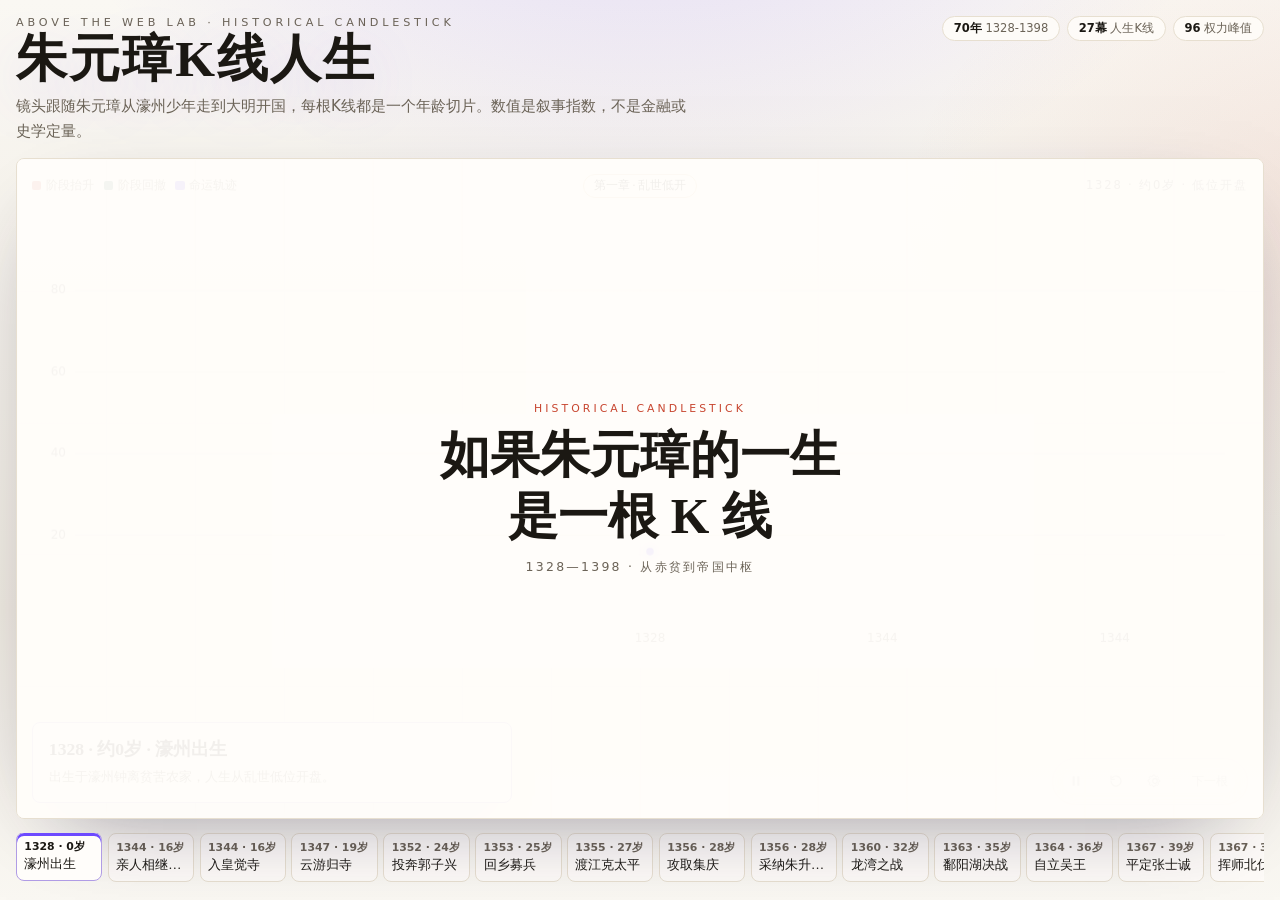
==== apps/zhuyuanzhang-kline/index.html @ a7b33cf0 "Add breathing room to peak labels" ====
<!doctype html>
<html lang="zh-CN">
<head>
  <meta charset="utf-8" />
  <meta name="viewport" content="width=device-width, initial-scale=1, viewport-fit=cover" />
  <title>朱元璋K线人生 | Above the Web</title>
  <style>
    :root {
      --paper: #faf8f3;
      --paper-2: #fffdfa;
      --paper-3: #f1ece2;
      --ink: #1b1813;
      --ink-soft: #6b6357;
      --line: #e7dfd0;
      --accent: #6d4aff;
      --accent-2: #c44aff;
      --accent-soft: #efeaff;
      --cinnabar: #c84630;
      --cinnabar-soft: #fae7df;
      --jade: #3f7f68;
      --gold: #b9852d;
      --shadow: 30, 24, 60;
      --glow-1: 109, 74, 255;
      --glow-2: 200, 70, 48;
      --serif: "Songti SC", "Noto Serif SC", Georgia, "Times New Roman", serif;
      --sans: "PingFang SC", "Noto Sans SC", -apple-system, BlinkMacSystemFont, "Segoe UI", system-ui, sans-serif;
    }

    * { box-sizing: border-box; }
    html, body { min-height: 100%; }
    body {
      margin: 0;
      background:
        radial-gradient(52rem 34rem at 50% -11rem, rgba(var(--glow-1), .18), transparent 72%),
        radial-gradient(42rem 30rem at 106% 24%, rgba(var(--glow-2), .10), transparent 68%),
        linear-gradient(180deg, var(--paper), var(--paper-3) 68%, var(--paper));
      color: var(--ink);
      font-family: var(--sans);
      -webkit-font-smoothing: antialiased;
      text-rendering: optimizeLegibility;
      overflow: hidden;
    }

    body.is-plain { background: var(--paper); }
    body.is-plain .stage {
      background: var(--paper-2);
      box-shadow: none;
    }

    button, input { font: inherit; }
    button { color: inherit; }

    .app {
      height: 100dvh;
      min-height: 560px;
      padding: max(1rem, env(safe-area-inset-top)) max(1rem, env(safe-area-inset-right)) max(1rem, env(safe-area-inset-bottom)) max(1rem, env(safe-area-inset-left));
      display: grid;
      grid-template-rows: auto minmax(0, 1fr) auto;
      gap: .85rem;
    }

    .topbar {
      display: grid;
      grid-template-columns: minmax(0, 1fr) auto;
      gap: 1rem;
      align-items: start;
      max-width: 92rem;
      width: 100%;
      margin: 0 auto;
    }

    .kicker {
      margin: 0 0 .18rem;
      color: var(--ink-soft);
      font-size: .7rem;
      letter-spacing: .34em;
      text-transform: uppercase;
    }

    h1 {
      margin: 0;
      font-family: var(--serif);
      font-size: 3.2rem;
      line-height: 1.06;
      letter-spacing: .04em;
      text-shadow: 0 20px 60px rgba(var(--glow-1), .18);
    }

    .subtitle {
      margin: .46rem 0 0;
      max-width: 42rem;
      color: var(--ink-soft);
      font-size: .94rem;
      line-height: 1.7;
    }

    .meta {
      display: grid;
      grid-template-columns: repeat(3, auto);
      gap: .42rem;
      justify-content: end;
    }

    .badge {
      border: 1px solid var(--line);
      border-radius: 999px;
      padding: .24rem .68rem;
      background: color-mix(in srgb, var(--paper-2) 86%, transparent);
      color: var(--ink-soft);
      font-size: .72rem;
      white-space: nowrap;
      box-shadow: 0 12px 34px -28px rgba(var(--shadow), .42);
    }

    .badge strong { color: var(--ink); font-weight: 600; }

    .stage {
      position: relative;
      min-height: 0;
      max-width: 92rem;
      width: 100%;
      margin: 0 auto;
      border: 1px solid var(--line);
      border-radius: 8px;
      overflow: hidden;
      background:
        linear-gradient(rgba(27, 24, 19, .035) 1px, transparent 1px),
        linear-gradient(90deg, rgba(27, 24, 19, .035) 1px, transparent 1px),
        color-mix(in srgb, var(--paper-2) 88%, transparent);
      background-size: 100% 20%, 7.14% 100%, auto;
      box-shadow: 0 28px 90px -44px rgba(var(--shadow), .55);
    }

    canvas {
      width: 100%;
      height: calc(100% - 7rem);
      display: block;
    }

    .chart-caption {
      position: absolute;
      top: .9rem;
      left: .95rem;
      right: .95rem;
      display: grid;
      grid-template-columns: 1fr auto 1fr;
      align-items: center;
      gap: .8rem;
      pointer-events: none;
    }

    .chapter-badge {
      justify-self: center;
      padding: .24rem .62rem;
      border: 1px solid color-mix(in srgb, var(--gold) 38%, var(--line));
      border-radius: 999px;
      color: var(--ink);
      background: color-mix(in srgb, var(--paper-2) 86%, transparent);
      font-family: var(--serif);
      font-size: .72rem;
      white-space: nowrap;
      transition: opacity .24s ease, transform .24s ease;
    }

    .legend {
      display: flex;
      align-items: center;
      gap: .62rem;
      flex-wrap: wrap;
      color: var(--ink-soft);
      font-size: .72rem;
    }

    .legend span { white-space: nowrap; }
    .legend i {
      display: inline-block;
      width: .58rem;
      height: .58rem;
      border-radius: 2px;
      margin-right: .28rem;
      vertical-align: -1px;
    }

    .legend .up { background: var(--cinnabar); }
    .legend .down { background: var(--jade); }
    .legend .line { background: var(--accent); }

    .phase {
      justify-self: end;
      color: var(--ink-soft);
      font-size: .72rem;
      letter-spacing: .16em;
      text-transform: uppercase;
      white-space: nowrap;
    }

    .opening {
      position: absolute;
      inset: 0;
      z-index: 4;
      display: grid;
      place-content: center;
      justify-items: center;
      gap: .72rem;
      padding: 2rem;
      text-align: center;
      background: color-mix(in srgb, var(--paper-2) 94%, transparent);
      transition: opacity .42s cubic-bezier(.22, 1, .36, 1), visibility .42s;
    }

    .opening.is-hidden {
      opacity: 0;
      visibility: hidden;
      pointer-events: none;
    }

    .opening-mark {
      color: var(--cinnabar);
      font-size: .68rem;
      letter-spacing: .28em;
    }

    .opening strong {
      max-width: 18em;
      font-family: var(--serif);
      font-size: 3.1rem;
      line-height: 1.22;
      font-weight: 600;
    }

    .opening span:last-child {
      color: var(--ink-soft);
      font-size: .78rem;
      letter-spacing: .18em;
    }

    .event-card {
      position: absolute;
      left: .95rem;
      bottom: .95rem;
      width: min(30rem, calc(100% - 1.9rem));
      border: 1px solid color-mix(in srgb, var(--accent) 35%, var(--line));
      border-radius: 8px;
      padding: .88rem .98rem;
      background: color-mix(in srgb, var(--paper-2) 93%, transparent);
      box-shadow: 0 18px 54px -34px rgba(var(--shadow), .58);
      backdrop-filter: blur(10px);
    }

    .event-card strong {
      display: block;
      font-family: var(--serif);
      font-size: 1.1rem;
      line-height: 1.35;
    }

    .event-card span {
      display: block;
      margin-top: .28rem;
      color: var(--ink-soft);
      font-size: .84rem;
      line-height: 1.65;
    }

    .event-card.is-review {
      border-color: color-mix(in srgb, var(--gold) 55%, var(--line));
    }

    .event-card.is-review strong { color: var(--cinnabar); }

    .controls {
      position: absolute;
      right: .95rem;
      bottom: .95rem;
      display: flex;
      align-items: center;
      gap: .48rem;
      padding: .42rem;
      border: 1px solid var(--line);
      border-radius: 999px;
      background: color-mix(in srgb, var(--paper-2) 92%, transparent);
      box-shadow: 0 18px 48px -34px rgba(var(--shadow), .48);
      backdrop-filter: blur(10px);
      transition: opacity .22s ease, transform .22s ease;
    }

    .stage.is-playing .controls {
      opacity: .28;
      transform: translateY(2px);
    }

    .stage.is-playing .controls:hover,
    .stage.is-playing .controls:focus-within {
      opacity: 1;
      transform: translateY(0);
    }

    .icon-btn,
    .text-btn {
      border: 1px solid transparent;
      background: transparent;
      cursor: pointer;
      transition: background .15s ease, color .15s ease, transform .15s ease;
    }

    .icon-btn {
      width: 2rem;
      height: 2rem;
      border-radius: 999px;
      display: grid;
      place-items: center;
      padding: 0;
    }

    .text-btn {
      min-height: 2rem;
      border-radius: 999px;
      padding: .28rem .72rem;
      font-size: .78rem;
      white-space: nowrap;
    }

    .icon-btn:hover,
    .text-btn:hover {
      background: var(--accent-soft);
      color: var(--accent);
      transform: translateY(-1px);
    }

    .icon {
      width: 1rem;
      height: 1rem;
      display: block;
    }

    .settings-dialog {
      width: min(29rem, calc(100vw - 2rem));
      max-height: calc(100dvh - 2rem);
      overflow: auto;
      border: 1px solid var(--line);
      border-radius: 8px;
      padding: 0;
      color: var(--ink);
      background: color-mix(in srgb, var(--paper-2) 96%, transparent);
      box-shadow: 0 28px 90px -32px rgba(var(--shadow), .56);
    }

    .settings-dialog::backdrop {
      background: rgba(27, 24, 19, .28);
      backdrop-filter: blur(5px);
    }

    .settings-head,
    .settings-foot {
      display: flex;
      align-items: center;
      justify-content: space-between;
      gap: 1rem;
      padding: .85rem 1rem;
    }

    .settings-head { border-bottom: 1px solid var(--line); }
    .settings-foot { border-top: 1px solid var(--line); }
    .settings-head strong { font-family: var(--serif); font-size: 1.05rem; }

    .settings-body {
      display: grid;
      gap: 1rem;
      padding: 1rem;
    }

    .setting-row {
      display: grid;
      grid-template-columns: minmax(0, 1fr) auto;
      align-items: center;
      gap: .7rem 1rem;
    }

    .setting-row label,
    .setting-title { font-size: .82rem; color: var(--ink); }
    .setting-title { margin: 0 0 .5rem; }
    .setting-value { color: var(--ink-soft); font-size: .75rem; font-variant-numeric: tabular-nums; }

    .setting-row input[type="range"] {
      grid-column: 1 / -1;
      width: 100%;
      accent-color: var(--accent);
    }

    .setting-toggle {
      display: flex;
      align-items: center;
      justify-content: space-between;
      gap: 1rem;
      font-size: .82rem;
    }

    .setting-toggle input { accent-color: var(--accent); width: 1rem; height: 1rem; }

    .palette-options {
      display: grid;
      grid-template-columns: repeat(3, minmax(0, 1fr));
      gap: .45rem;
    }

    .palette-btn {
      min-width: 0;
      border: 1px solid var(--line);
      border-radius: 6px;
      padding: .58rem .48rem;
      background: var(--paper-2);
      cursor: pointer;
      font-size: .74rem;
    }

    .palette-btn[aria-pressed="true"] {
      border-color: var(--accent);
      box-shadow: inset 0 -2px 0 var(--accent);
    }

    .swatches {
      display: flex;
      justify-content: center;
      gap: .22rem;
      margin-bottom: .34rem;
    }

    .swatches i { width: .75rem; height: .75rem; border-radius: 50%; }
    .palette-btn[data-palette="above"] .swatches i:nth-child(1) { background: #6d4aff; }
    .palette-btn[data-palette="above"] .swatches i:nth-child(2) { background: #c84630; }
    .palette-btn[data-palette="above"] .swatches i:nth-child(3) { background: #3f7f68; }
    .palette-btn[data-palette="palace"] .swatches i:nth-child(1) { background: #a43d2f; }
    .palette-btn[data-palette="palace"] .swatches i:nth-child(2) { background: #bd842f; }
    .palette-btn[data-palette="palace"] .swatches i:nth-child(3) { background: #4d725c; }
    .palette-btn[data-palette="ink"] .swatches i:nth-child(1) { background: #315f63; }
    .palette-btn[data-palette="ink"] .swatches i:nth-child(2) { background: #b84b3b; }
    .palette-btn[data-palette="ink"] .swatches i:nth-child(3) { background: #b38a42; }

    .timeline {
      max-width: 92rem;
      width: 100%;
      margin: 0 auto;
      display: flex;
      gap: .34rem;
      overflow-x: auto;
      padding-bottom: .14rem;
      scroll-snap-type: x proximity;
      scrollbar-width: none;
    }

    .timeline::-webkit-scrollbar { display: none; }

    .event-button {
      flex: 0 0 clamp(5.4rem, 6.6vw, 7rem);
      min-width: 0;
      border: 1px solid var(--line);
      border-radius: 8px;
      padding: .45rem .46rem;
      background: color-mix(in srgb, var(--paper-2) 82%, transparent);
      cursor: pointer;
      color: var(--ink-soft);
      text-align: left;
      transition: border-color .15s ease, background .15s ease, color .15s ease, transform .15s ease;
    }

    .event-button:hover,
    .event-button.is-active {
      color: var(--ink);
      background: var(--paper-2);
      border-color: color-mix(in srgb, var(--accent) 45%, var(--line));
      transform: translateY(-1px);
    }

    .event-button.is-active {
      box-shadow: inset 0 3px 0 var(--accent);
    }

    .event-button b,
    .event-button span {
      display: block;
      overflow: hidden;
      text-overflow: ellipsis;
      white-space: nowrap;
    }

    .event-button b {
      font-size: .68rem;
      font-variant-numeric: tabular-nums;
      font-weight: 600;
      color: currentColor;
    }

    .event-button span {
      margin-top: .04rem;
      font-family: var(--serif);
      font-size: .82rem;
      color: var(--ink);
    }

    .sr-only {
      position: absolute;
      width: 1px;
      height: 1px;
      padding: 0;
      margin: -1px;
      overflow: hidden;
      clip: rect(0, 0, 0, 0);
      white-space: nowrap;
      border: 0;
    }

    @media (max-width: 980px) {
      .app {
        min-height: 100dvh;
        height: 100dvh;
        grid-template-rows: auto minmax(0, 1fr) auto;
      }

      .topbar {
        grid-template-columns: 1fr;
        gap: .65rem;
      }

      h1 { font-size: 2.4rem; }

      .meta {
        justify-content: start;
        grid-template-columns: repeat(3, max-content);
        overflow-x: auto;
        padding-bottom: .05rem;
      }

      .timeline {
        display: flex;
      }

      .event-button {
        flex: 0 0 8.2rem;
        scroll-snap-align: start;
      }
    }

    @media (max-width: 640px) {
      .app {
        min-height: 100dvh;
        padding: .78rem;
        gap: .6rem;
        grid-template-rows: auto minmax(0, 1fr) 3.45rem;
      }

      .kicker { font-size: .62rem; letter-spacing: .24em; }
      h1 { font-size: 1.9rem; }
      .opening strong { font-size: 1.82rem; }
      .subtitle { display: none; }
      .meta { grid-template-columns: repeat(3, max-content); }
      .badge { font-size: .66rem; padding: .18rem .52rem; }

      .chart-caption {
        top: .62rem;
        left: .65rem;
        right: .65rem;
        grid-template-columns: 1fr auto;
        align-items: start;
      }

      canvas { height: calc(100% - 9rem); }

      .phase { display: none; }
      .chapter-badge { justify-self: end; font-size: .66rem; }
      .legend { max-width: 10rem; gap: .36rem; font-size: .62rem; }
      .legend span:nth-child(3) { display: none; }

      .event-card {
        left: .65rem;
        right: .65rem;
        bottom: 3.8rem;
        width: auto;
        padding: .68rem .76rem;
      }

      .event-card span {
        font-size: .76rem;
        line-height: 1.5;
        display: -webkit-box;
        -webkit-line-clamp: 2;
        -webkit-box-orient: vertical;
        overflow: hidden;
      }

      .controls {
        left: .65rem;
        right: .65rem;
        bottom: .65rem;
        justify-content: space-between;
        border-radius: 8px;
      }

      .text-btn {
        flex: 1;
        text-align: center;
      }

      .event-button {
        flex-basis: 6.8rem;
        padding: .38rem .42rem;
      }

      .event-button span { font-size: .76rem; }
    }

    @media (max-width: 390px) {
      .subtitle {
        display: -webkit-box;
        -webkit-line-clamp: 2;
        -webkit-box-orient: vertical;
        overflow: hidden;
      }

      .app {
        padding: .62rem;
        grid-template-rows: auto minmax(0, 1fr) 3.3rem;
      }

      .legend span:nth-child(2) { display: none; }
      .event-card { bottom: 3.55rem; }
      .event-card span { -webkit-line-clamp: 1; }
      .icon-btn { width: 1.88rem; height: 1.88rem; }
      canvas { height: calc(100% - 8rem); }
    }

    @media (prefers-reduced-motion: reduce) {
      .icon-btn,
      .text-btn,
      .event-button { transition: none; }
    }
  </style>
</head>
<body>
  <main class="app">
    <header class="topbar">
      <div>
        <p class="kicker">Above the Web Lab · Historical Candlestick</p>
        <h1>朱元璋K线人生</h1>
        <p class="subtitle">镜头跟随朱元璋从濠州少年走到大明开国，每根K线都是一个年龄切片。数值是叙事指数，不是金融或史学定量。</p>
      </div>
      <div class="meta" aria-label="关键指标">
        <span class="badge"><strong>70年</strong> 1328-1398</span>
        <span class="badge"><strong>27幕</strong> 人生K线</span>
        <span class="badge"><strong>96</strong> 权力峰值</span>
      </div>
    </header>

    <section class="stage" aria-label="朱元璋一生叙事K线图">
      <h2 class="sr-only">朱元璋一生叙事K线图</h2>
      <div class="opening" id="opening" aria-hidden="true">
        <span class="opening-mark">HISTORICAL CANDLESTICK</span>
        <strong>如果朱元璋的一生<br />是一根 K 线</strong>
        <span>1328—1398 · 从赤贫到帝国中枢</span>
      </div>
      <canvas id="chart" aria-label="红色上行、绿色回撤、紫色均线和金色冲击量组成的朱元璋一生K线图"></canvas>
      <div class="chart-caption">
        <div class="legend" aria-label="图例">
          <span><i class="up"></i>阶段抬升</span>
          <span><i class="down"></i>阶段回撤</span>
          <span><i class="line"></i>命运轨迹</span>
        </div>
        <span class="chapter-badge" id="chapterLabel">第一章 · 乱世低开</span>
        <span class="phase" id="phaseLabel">1328 · 低位开盘</span>
      </div>
      <div class="event-card" id="eventCard">
        <strong>1328 · 约0岁 · 濠州出生</strong>
        <span>人生低开，背景是灾荒、贫困与元末社会失序。</span>
      </div>
      <div class="controls" aria-label="播放控制">
        <button class="icon-btn" id="playBtn" aria-label="播放或暂停">
          <svg class="icon" viewBox="0 0 24 24" fill="none" aria-hidden="true"><path d="M8 5v14l11-7-11-7Z" fill="currentColor"/></svg>
        </button>
        <button class="icon-btn" id="resetBtn" aria-label="重播">
          <svg class="icon" viewBox="0 0 24 24" fill="none" aria-hidden="true"><path d="M4.5 12a7.5 7.5 0 1 0 2.2-5.3M4.5 4.5v5h5" stroke="currentColor" stroke-width="1.8" stroke-linecap="round" stroke-linejoin="round"/></svg>
        </button>
        <button class="icon-btn" id="settingsBtn" aria-label="调整播放与外观" aria-haspopup="dialog" aria-expanded="false">
          <svg class="icon" viewBox="0 0 24 24" fill="none" aria-hidden="true"><path d="M12 8.5a3.5 3.5 0 1 0 0 7 3.5 3.5 0 0 0 0-7Z" stroke="currentColor" stroke-width="1.7"/><path d="M19 13.2v-2.4l-2.1-.7a7 7 0 0 0-.6-1.4l1-2-1.7-1.7-2 1a7 7 0 0 0-1.4-.6L11.5 3h-2.4l-.7 2.1a7 7 0 0 0-1.4.6l-2-1-1.7 1.7 1 2a7 7 0 0 0-.6 1.4l-2.1.7v2.4l2.1.7a7 7 0 0 0 .6 1.4l-1 2 1.7 1.7 2-1a7 7 0 0 0 1.4.6l.7 2.1h2.4l.7-2.1a7 7 0 0 0 1.4-.6l2 1 1.7-1.7-1-2a7 7 0 0 0 .6-1.4l2.1-.7Z" stroke="currentColor" stroke-width="1.5" stroke-linejoin="round"/></svg>
        </button>
        <button class="text-btn" id="nextBtn">下一根</button>
      </div>
    </section>

    <dialog class="settings-dialog" id="settingsDialog" aria-labelledby="settingsTitle">
      <div class="settings-head">
        <strong id="settingsTitle">播放与外观</strong>
        <button class="icon-btn" id="closeSettingsBtn" aria-label="关闭设置">
          <svg class="icon" viewBox="0 0 24 24" fill="none" aria-hidden="true"><path d="m6 6 12 12M18 6 6 18" stroke="currentColor" stroke-width="1.8" stroke-linecap="round"/></svg>
        </button>
      </div>
      <div class="settings-body">
        <div class="setting-row">
          <label for="speedInput">播放速度</label>
          <output class="setting-value" id="speedValue" for="speedInput">1.0×</output>
          <input id="speedInput" type="range" min="0.5" max="2" step="0.1" value="1" />
        </div>
        <div class="setting-row">
          <label for="zoomInput">镜头特写</label>
          <output class="setting-value" id="zoomValue" for="zoomInput">100%</output>
          <input id="zoomInput" type="range" min="0.5" max="1.5" step="0.1" value="1" />
        </div>
        <label class="setting-toggle" for="backgroundInput">
          <span>背景纹理</span>
          <input id="backgroundInput" type="checkbox" checked />
        </label>
        <label class="setting-toggle" for="bandInput">
          <span>波动区间底色</span>
          <input id="bandInput" type="checkbox" />
        </label>
        <label class="setting-toggle" for="glowInput">
          <span>轨迹光点</span>
          <input id="glowInput" type="checkbox" checked />
        </label>
        <label class="setting-toggle" for="soundInput">
          <span>节点声音</span>
          <input id="soundInput" type="checkbox" />
        </label>
        <div>
          <p class="setting-title">配色方案</p>
          <div class="palette-options" aria-label="配色方案">
            <button class="palette-btn" type="button" data-palette="above" aria-pressed="true"><span class="swatches"><i></i><i></i><i></i></span>暮山紫</button>
            <button class="palette-btn" type="button" data-palette="palace" aria-pressed="false"><span class="swatches"><i></i><i></i><i></i></span>宫墙朱</button>
            <button class="palette-btn" type="button" data-palette="ink" aria-pressed="false"><span class="swatches"><i></i><i></i><i></i></span>山水墨</button>
          </div>
        </div>
      </div>
      <div class="settings-foot">
        <span class="setting-value">调整即时生效</span>
        <button class="text-btn" id="resetSettingsBtn" type="button">恢复默认</button>
      </div>
    </dialog>

    <nav class="timeline" id="timeline" aria-label="历史节点"></nav>
  </main>

  <script>
    const candles = [
      { year: 1328, age: 0, title: '濠州出生', open: 18, high: 24, low: 12, close: 16, volume: 20, phase: '低位开盘', note: '出生于濠州钟离贫苦农家，人生从乱世低位开盘。' },
      { year: 1344, age: 16, title: '亲人相继去世', open: 16, high: 18, low: 7, close: 9, volume: 78, phase: '深度回撤', note: '灾荒与疫病击穿家庭，生存压力跌至谷底。' },
      { year: 1344, age: 16, title: '入皇觉寺', open: 9, high: 15, low: 8, close: 13, volume: 42, phase: '低位求生', note: '孤无所依，进入皇觉寺为僧，获得短暂栖身之所。' },
      { year: 1347, age: 19, title: '云游归寺', open: 13, high: 20, low: 10, close: 18, volume: 36, phase: '底部蓄势', note: '托钵云游后重返寺院，对民间疾苦与地理人情有了切身认识。' },
      { year: 1352, age: 24, title: '投奔郭子兴', open: 18, high: 34, low: 14, close: 31, volume: 82, phase: '放量突破', note: '加入郭子兴部，从被动求生转入乱世博弈。' },
      { year: 1353, age: 25, title: '回乡募兵', open: 31, high: 40, low: 27, close: 38, volume: 68, phase: '自成一军', note: '返回故里招兵买马，开始建立自己的核心队伍。' },
      { year: 1355, age: 27, title: '渡江克太平', open: 38, high: 49, low: 34, close: 46, volume: 74, phase: '渡江上攻', note: '渡过长江攻取太平，战略视野从淮西推向江南。' },
      { year: 1356, age: 28, title: '攻取集庆', open: 46, high: 58, low: 41, close: 55, volume: 88, phase: '根基成形', note: '攻克集庆并改为应天府，终于拥有稳定根据地。' },
      { year: 1356, age: 28, title: '采纳朱升之策', open: 55, high: 61, low: 49, close: 58, volume: 57, phase: '积粮缓进', note: '以“高筑墙、广积粮、缓称王”收束锋芒，积蓄长期优势。' },
      { year: 1360, age: 32, title: '龙湾之战', open: 58, high: 68, low: 47, close: 64, volume: 84, phase: '承压反攻', note: '击退陈友谅大军，把都城危机转化为战略主动。' },
      { year: 1363, age: 35, title: '鄱阳湖决战', open: 64, high: 79, low: 51, close: 76, volume: 100, phase: '巨量决战', note: '在高波动决战中击败陈友谅，南方格局被重新定价。' },
      { year: 1364, age: 36, title: '自立吴王', open: 76, high: 83, low: 70, close: 80, volume: 66, phase: '王权确立', note: '建立百司官属，从军事集团迈向准国家政权。' },
      { year: 1367, age: 39, title: '平定张士诚', open: 80, high: 88, low: 73, close: 86, volume: 79, phase: '东线收官', note: '攻破平江，主要割据对手相继退出牌局。' },
      { year: 1367, age: 39, title: '挥师北伐', open: 86, high: 91, low: 80, close: 89, volume: 86, phase: '北伐启动', note: '命徐达、常遇春北伐中原，统一进程进入最后阶段。' },
      { year: 1368, age: 40, title: '称帝建明', open: 89, high: 96, low: 84, close: 94, volume: 100, phase: '权力峰值', note: '在应天即皇帝位，国号大明，建元洪武。' },
      { year: 1368, age: 40, title: '攻克大都', open: 94, high: 96, low: 87, close: 92, volume: 91, phase: '北方易主', note: '明军攻克大都，元朝在中原的统治结束。' },
      { year: 1370, age: 42, title: '分封诸王', open: 92, high: 95, low: 84, close: 89, volume: 58, phase: '高位建制', note: '以宗室分封拱卫边陲，也埋下未来藩权张力。' },
      { year: 1372, age: 44, title: '北伐受挫', open: 89, high: 92, low: 75, close: 81, volume: 76, phase: '高位回撤', note: '深入漠北的军事行动受挫，统一之后仍有边疆压力。' },
      { year: 1376, age: 48, title: '重整地方行政', open: 81, high: 88, low: 78, close: 86, volume: 52, phase: '制度修复', note: '调整地方行政体系，中央对地方的控制进一步制度化。' },
      { year: 1378, age: 50, title: '定应天为京师', open: 86, high: 91, low: 82, close: 88, volume: 45, phase: '中枢落定', note: '正式确定应天的京师地位，王朝中枢稳定下来。' },
      { year: 1380, age: 52, title: '胡惟庸案', open: 88, high: 93, low: 69, close: 78, volume: 96, phase: '制度剧震', note: '废中书省与丞相，六部直隶皇帝，权力空前集中。' },
      { year: 1381, age: 53, title: '推行黄册里甲', open: 78, high: 87, low: 74, close: 84, volume: 63, phase: '治理反弹', note: '户籍、赋役与基层组织被纳入更严密的国家治理。' },
      { year: 1382, age: 54, title: '设置锦衣卫', open: 84, high: 91, low: 78, close: 88, volume: 83, phase: '控制上扬', note: '皇帝直接掌控侦缉刑狱，安全感与紧张感同时升高。' },
      { year: 1387, age: 59, title: '普丈土地', open: 88, high: 92, low: 82, close: 89, volume: 59, phase: '财赋定盘', note: '普遍丈量土地并编制鱼鳞图册，国家财赋底盘更加清晰。' },
      { year: 1390, age: 62, title: '李善长案', open: 89, high: 91, low: 68, close: 77, volume: 90, phase: '信任下行', note: '胡案牵连继续扩大，功臣集团与皇权的信任彻底破裂。' },
      { year: 1392, age: 64, title: '太子朱标去世', open: 77, high: 80, low: 57, close: 62, volume: 88, phase: '继承冲击', note: '长期培养的继承人突然离世，帝国未来出现巨大缺口。' },
      { year: 1398, age: 70, title: '病逝南京', open: 62, high: 66, low: 46, close: 52, volume: 64, phase: '一生收盘', note: '在位三十一年后病逝，留下统一王朝与高度集权的制度遗产。' }
    ];

    const canvas = document.getElementById('chart');
    const ctx = canvas.getContext('2d');
    const stage = document.querySelector('.stage');
    const opening = document.getElementById('opening');
    const timeline = document.getElementById('timeline');
    const eventCard = document.getElementById('eventCard');
    const chapterLabel = document.getElementById('chapterLabel');
    const phaseLabel = document.getElementById('phaseLabel');
    const playBtn = document.getElementById('playBtn');
    const resetBtn = document.getElementById('resetBtn');
    const nextBtn = document.getElementById('nextBtn');
    const settingsBtn = document.getElementById('settingsBtn');
    const settingsDialog = document.getElementById('settingsDialog');
    const closeSettingsBtn = document.getElementById('closeSettingsBtn');
    const resetSettingsBtn = document.getElementById('resetSettingsBtn');
    const speedInput = document.getElementById('speedInput');
    const speedValue = document.getElementById('speedValue');
    const zoomInput = document.getElementById('zoomInput');
    const zoomValue = document.getElementById('zoomValue');
    const backgroundInput = document.getElementById('backgroundInput');
    const bandInput = document.getElementById('bandInput');
    const glowInput = document.getElementById('glowInput');
    const soundInput = document.getElementById('soundInput');
    const reducedMotion = matchMedia('(prefers-reduced-motion: reduce)').matches;

    const defaultSettings = Object.freeze({ speed: 1, zoom: 1, background: true, band: false, glow: true, sound: false, palette: 'above' });
    const settings = { ...defaultSettings };
    const palettes = {
      above: {
        '--paper': '#faf8f3', '--paper-2': '#fffdfa', '--paper-3': '#f1ece2', '--ink': '#1b1813',
        '--ink-soft': '#6b6357', '--line': '#e7dfd0', '--accent': '#6d4aff', '--accent-2': '#c44aff',
        '--accent-soft': '#efeaff', '--cinnabar': '#c84630', '--jade': '#3f7f68', '--gold': '#b9852d',
        '--shadow': '30, 24, 60', '--glow-1': '109, 74, 255', '--glow-2': '200, 70, 48'
      },
      palace: {
        '--paper': '#fbf7ef', '--paper-2': '#fffaf2', '--paper-3': '#eee4d4', '--ink': '#211712',
        '--ink-soft': '#756258', '--line': '#e5d8c5', '--accent': '#a43d2f', '--accent-2': '#bd842f',
        '--accent-soft': '#f4e2da', '--cinnabar': '#b84230', '--jade': '#4d725c', '--gold': '#bd842f',
        '--shadow': '52, 31, 24', '--glow-1': '164, 61, 47', '--glow-2': '189, 132, 47'
      },
      ink: {
        '--paper': '#f3f6f3', '--paper-2': '#fbfdfb', '--paper-3': '#e5ebe6', '--ink': '#15201e',
        '--ink-soft': '#596b67', '--line': '#d5dfda', '--accent': '#315f63', '--accent-2': '#b38a42',
        '--accent-soft': '#dfeceb', '--cinnabar': '#b84b3b', '--jade': '#3d7367', '--gold': '#b38a42',
        '--shadow': '20, 41, 39', '--glow-1': '49, 95, 99', '--glow-2': '179, 138, 66'
      }
    };

    let active = 0;
    let progress = 0;
    let playing = !reducedMotion;
    let lastTime = 0;
    let dpr = 1;
    let frameId = 0;
    let palette;
    let playbackTime = 0;
    let camera = 0;
    let cameraSpan = NaN;
    let narrativeKey = '';
    let audioContext;

    const LAST_INDEX = candles.length - 1;
    const OPENING_DURATION = 1.55;
    const TRAVEL_DURATION = .56;
    const NODE_REVEAL_DURATION = .26;
    const MINOR_HOLD = .5;
    const MAJOR_HOLD = 1.85;
    const CHAPTER_REVIEW_DURATION = 1.55;
    const FINAL_REVIEW_DURATION = 5.5;
    const MAJOR_NODES = new Set([0, 1, 4, 7, 10, 14, 15, 20, 24, 25, 26]);
    const chapters = [
      { start: 0, end: 3, label: '第一章 · 乱世低开', summary: '灾荒夺走家庭，寺院与云游让一个赤贫少年看见真实天下。' },
      { start: 4, end: 8, label: '第二章 · 义军起势', summary: '从投军、募兵到据有应天，求生者开始拥有自己的基本盘。' },
      { start: 9, end: 15, label: '第三章 · 逐鹿天下', summary: '龙湾承压、鄱阳决战、北伐定局，命运曲线冲上权力峰值。' },
      { start: 16, end: 23, label: '第四章 · 洪武定盘', summary: '统一之后转向制度建设，治理能力与皇权集中同步上行。' },
      { start: 24, end: 26, label: '第五章 · 高位余震', summary: '功臣案与继承危机接连回撤，帝王晚年在高位震荡中收盘。' }
    ];

    function chapterForIndex(index) {
      return chapters.find((chapter) => index >= chapter.start && index <= chapter.end) || chapters[0];
    }

    const playbackSchedule = (() => {
      let cursor = OPENING_DURATION;
      return candles.map((_, index) => {
        const travelStart = index === 0 ? cursor : cursor;
        const arrival = index === 0 ? cursor : cursor + TRAVEL_DURATION;
        const holdEnd = arrival + (MAJOR_NODES.has(index) ? MAJOR_HOLD : MINOR_HOLD);
        const isChapterEnd = chapters.some((chapter) => chapter.end === index) && index !== LAST_INDEX;
        const reviewEnd = holdEnd + (isChapterEnd ? CHAPTER_REVIEW_DURATION : 0);
        cursor = reviewEnd;
        return { travelStart, arrival, holdEnd, reviewEnd, isChapterEnd };
      });
    })();
    const FINAL_REVIEW_START = playbackSchedule[LAST_INDEX].holdEnd;
    const END_TIME = FINAL_REVIEW_START + FINAL_REVIEW_DURATION;

    const movingAverages = candles.map((_, index) => {
      const start = Math.max(0, index - 2);
      let total = 0;
      for (let i = start; i <= index; i++) total += candles[i].close;
      return total / (index - start + 1);
    });

    function css(name) {
      return getComputedStyle(document.documentElement).getPropertyValue(name).trim();
    }

    function readPalette() {
      palette = {
        sans: css('--sans'),
        line: css('--line'),
        inkSoft: css('--ink-soft'),
        jade: css('--jade'),
        cinnabar: css('--cinnabar'),
        accent: css('--accent')
      };
    }

    function applySettings(next = {}) {
      if (!next || typeof next !== 'object') return { ...settings };
      const zoomChanged = 'zoom' in next;
      if ('speed' in next) settings.speed = Math.max(.5, Math.min(2, Number(next.speed) || 1));
      if ('zoom' in next) settings.zoom = Math.max(.5, Math.min(1.5, Number(next.zoom) || 1));
      if ('background' in next) settings.background = Boolean(next.background);
      if ('band' in next) settings.band = Boolean(next.band);
      if ('glow' in next) settings.glow = Boolean(next.glow);
      if ('sound' in next) settings.sound = Boolean(next.sound);
      if (next.palette && palettes[next.palette]) settings.palette = next.palette;

      Object.entries(palettes[settings.palette]).forEach(([name, value]) => {
        document.documentElement.style.setProperty(name, value);
      });
      document.body.classList.toggle('is-plain', !settings.background);

      speedInput.value = String(settings.speed);
      speedValue.textContent = `${settings.speed.toFixed(1)}×`;
      zoomInput.value = String(settings.zoom);
      zoomValue.textContent = `${Math.round(settings.zoom * 100)}%`;
      backgroundInput.checked = settings.background;
      bandInput.checked = settings.band;
      glowInput.checked = settings.glow;
      soundInput.checked = settings.sound;
      document.querySelectorAll('.palette-btn').forEach((button) => {
        button.setAttribute('aria-pressed', String(button.dataset.palette === settings.palette));
      });

      readPalette();
      if (zoomChanged && !narrativeKey.startsWith('review-')) cameraSpan = closeSpanForWidth();
      draw();
      return { ...settings };
    }

    function resetSettings() {
      return applySettings({ ...defaultSettings });
    }

    function resize() {
      const rect = canvas.getBoundingClientRect();
      dpr = Math.max(1, Math.min(2, window.devicePixelRatio || 1));
      canvas.width = Math.max(1, Math.floor(rect.width * dpr));
      canvas.height = Math.max(1, Math.floor(rect.height * dpr));
      ctx.setTransform(dpr, 0, 0, dpr, 0, 0);
      if (!cameraSpan || !Number.isFinite(cameraSpan)) cameraSpan = closeSpanForWidth(rect.width);
      readPalette();
      draw();
    }

    function closeSpanForWidth(width = canvas.clientWidth) {
      const baseSpan = width < 520 ? 3.2 : width < 900 ? 4.6 : 6.4;
      const closeUp = width < 520 ? .7 : width < 900 ? 1.05 : 1.45;
      return Math.max(2.2, baseSpan - closeUp * settings.zoom);
    }

    function xOf(i, plot, viewSpan) {
      return plot.x + plot.w / 2 + (i - camera) * (plot.w / viewSpan);
    }

    function yOf(value, plot) {
      return plot.y + plot.h - (value / 96) * plot.h;
    }

    function clamp01(value) {
      return Math.max(0, Math.min(1, value));
    }

    function smoothstep(value) {
      const t = clamp01(value);
      return t * t * (3 - 2 * t);
    }

    function nodeArrival(index) {
      return playbackSchedule[index]?.arrival ?? 0;
    }

    function nodeReveal(index, extraDelay = 0) {
      return smoothstep((playbackTime - nodeArrival(index) - extraDelay) / NODE_REVEAL_DURATION);
    }

    function motionAt(time) {
      const closeSpan = closeSpanForWidth();
      if (time < OPENING_DURATION) {
        return { progress: 0, active: 0, targetCamera: 0, targetSpan: closeSpan, mode: 'opening' };
      }

      for (let index = 0; index < playbackSchedule.length; index++) {
        const segment = playbackSchedule[index];
        if (index > 0 && time < segment.arrival) {
          const travel = smoothstep((time - segment.travelStart) / TRAVEL_DURATION);
          return {
            progress: index - 1 + travel,
            active: index - 1,
            targetCamera: index - 1 + travel,
            targetSpan: closeSpan,
            mode: 'travel'
          };
        }
        if (time < segment.holdEnd) {
          return { progress: index, active: index, targetCamera: index, targetSpan: closeSpan, mode: 'node' };
        }
        if (time < segment.reviewEnd) {
          const chapter = chapterForIndex(index);
          return {
            progress: index,
            active: index,
            targetCamera: (chapter.start + chapter.end) / 2,
            targetSpan: Math.max(closeSpan, chapter.end - chapter.start + 2.2),
            mode: 'chapter-review',
            chapter
          };
        }
      }

      return {
        progress: LAST_INDEX,
        active: LAST_INDEX,
        targetCamera: LAST_INDEX / 2,
        targetSpan: LAST_INDEX + 2.4,
        mode: 'final-review',
        chapter: chapters[chapters.length - 1]
      };
    }

    function roundedRect(x, y, w, h, r) {
      const radius = Math.min(r, w / 2, h / 2);
      ctx.beginPath();
      ctx.moveTo(x + radius, y);
      ctx.arcTo(x + w, y, x + w, y + h, radius);
      ctx.arcTo(x + w, y + h, x, y + h, radius);
      ctx.arcTo(x, y + h, x, y, radius);
      ctx.arcTo(x, y, x + w, y, radius);
      ctx.closePath();
    }

    function drawLabel(text, x, y, align = 'center') {
      ctx.textAlign = align;
      ctx.fillText(text, x, y);
    }

    function draw() {
      const width = canvas.clientWidth;
      const height = canvas.clientHeight;
      ctx.clearRect(0, 0, width, height);

      const phone = width < 520;
      const plot = {
        x: phone ? 34 : 58,
        y: phone ? 50 : 66,
        w: width - (phone ? 58 : 96),
        h: height - (phone ? 122 : 156)
      };
      plot.h = Math.max(phone ? 110 : 130, plot.h);
      const viewSpan = Number.isFinite(cameraSpan) ? cameraSpan : closeSpanForWidth(width);
      const spacing = plot.w / viewSpan;

      ctx.font = `${phone ? 10 : 12}px ${palette.sans}`;
      ctx.textBaseline = 'middle';
      ctx.strokeStyle = palette.line;
      ctx.fillStyle = palette.inkSoft;
      ctx.lineWidth = 1;

      [20, 40, 60, 80].forEach((tick) => {
        const y = yOf(tick, plot);
        ctx.beginPath();
        ctx.moveTo(plot.x, y);
        ctx.lineTo(plot.x + plot.w, y);
        ctx.stroke();
        drawLabel(tick, plot.x - 9, y, 'right');
      });

      ctx.textAlign = 'center';
      candles.forEach((item, i) => {
        const x = xOf(i, plot, viewSpan);
        if (x < plot.x - 20 || x > plot.x + plot.w + 20) return;
        if (viewSpan > 9) {
          const overviewLabels = phone ? [0, 4, 9, 14, 20, 26] : [0, 3, 4, 8, 9, 15, 16, 23, 24, 26];
          if (!overviewLabels.includes(i)) return;
        }
        drawLabel(String(item.year), x, plot.y + plot.h + 22);
      });

      ctx.save();
      ctx.beginPath();
      ctx.rect(plot.x, 0, plot.w, height);
      ctx.clip();

      if (settings.band) {
        ctx.save();
        ctx.globalAlpha = .10;
        ctx.fillStyle = palette.jade;
        ctx.beginPath();
        candles.forEach((item, i) => {
          const x = xOf(i, plot, viewSpan);
          const y = yOf(item.low, plot);
          if (i === 0) ctx.moveTo(x, y);
          else ctx.lineTo(x, y);
        });
        for (let i = candles.length - 1; i >= 0; i--) {
          ctx.lineTo(xOf(i, plot, viewSpan), yOf(candles[i].high, plot));
        }
        ctx.closePath();
        ctx.fill();
        ctx.restore();
      }

      const volumeBase = height - (phone ? 26 : 34);
      candles.forEach((item, i) => {
        const reveal = nodeReveal(i, .1);
        if (!reveal) return;
        const x = xOf(i, plot, viewSpan);
        const barW = Math.max(5, Math.min(phone ? 13 : 20, spacing * .16));
        const barH = (item.volume / 100) * (phone ? 28 : 46) * reveal;
        ctx.save();
        ctx.globalAlpha = .23;
        ctx.fillStyle = item.close >= item.open ? palette.cinnabar : palette.jade;
        roundedRect(x - barW / 2, volumeBase - barH, barW, barH, 3);
        ctx.fill();
        ctx.restore();
      });

      ctx.strokeStyle = palette.accent;
      ctx.lineWidth = phone ? 1.5 : 2;
      ctx.beginPath();
      const lineProgress = Math.min(LAST_INDEX, progress);
      let headX = xOf(0, plot, viewSpan);
      let headY = yOf(movingAverages[0], plot);
      if (lineProgress >= 0) {
        ctx.moveTo(headX, headY);
        for (let i = 1; i < candles.length; i++) {
          const segment = smoothstep(lineProgress - (i - 1));
          if (!segment) break;
          const previousX = xOf(i - 1, plot, viewSpan);
          const previousY = yOf(movingAverages[i - 1], plot);
          const nextX = xOf(i, plot, viewSpan);
          const nextY = yOf(movingAverages[i], plot);
          headX = previousX + (nextX - previousX) * segment;
          headY = previousY + (nextY - previousY) * segment;
          ctx.lineTo(headX, headY);
          if (segment < 1) break;
        }
      }
      ctx.stroke();

      if (progress <= LAST_INDEX && !reducedMotion && settings.glow) {
        ctx.save();
        ctx.fillStyle = palette.accent;
        ctx.shadowColor = palette.accent;
        ctx.shadowBlur = phone ? 9 : 14;
        ctx.beginPath();
        ctx.arc(headX, headY, phone ? 3 : 3.8, 0, Math.PI * 2);
        ctx.fill();
        ctx.restore();
      }

      candles.forEach((item, i) => {
        const reveal = nodeReveal(i);
        if (!reveal) return;
        const x = xOf(i, plot, viewSpan);
        const up = item.close >= item.open;
        const color = up ? palette.cinnabar : palette.jade;
        const wickTop = yOf(item.high, plot);
        const wickBottom = yOf(item.low, plot);
        const openY = yOf(item.open, plot);
        const closeY = yOf(item.close, plot);
        const animatedCloseY = openY + (closeY - openY) * reveal;
        const bodyTop = Math.min(openY, animatedCloseY);
        const bodyH = Math.max(4, Math.abs(animatedCloseY - openY));
        const emphasis = i === active ? 1 + .24 * settings.zoom : 1;
        const candleW = Math.max(phone ? 10 : 14, Math.min(phone ? 24 : 34, spacing * .22)) * emphasis;

        ctx.strokeStyle = color;
        ctx.fillStyle = color;
        ctx.lineWidth = i === active ? 2.4 : 1.5;
        ctx.beginPath();
        ctx.moveTo(x, openY + (wickBottom - openY) * reveal);
        ctx.lineTo(x, openY + (wickTop - openY) * reveal);
        ctx.stroke();
        roundedRect(x - candleW / 2, bodyTop, candleW, bodyH, 3);
        ctx.fill();

        if (i === active) {
          ctx.save();
          ctx.strokeStyle = color;
          ctx.globalAlpha = .32;
          ctx.lineWidth = 1;
          ctx.beginPath();
          ctx.arc(x, bodyTop + bodyH / 2, candleW * 1.12, 0, Math.PI * 2);
          ctx.stroke();
          ctx.restore();

          ctx.fillStyle = palette.inkSoft;
          ctx.font = `${phone ? 11 : 13}px ${palette.sans}`;
          const labelAbove = wickTop - 18;
          const labelY = labelAbove < plot.y + 18
            ? Math.min(plot.y + plot.h - 14, wickBottom + 28)
            : labelAbove;
          drawLabel(`${item.year} · 约${item.age}岁`, x, labelY);
        }
      });
      ctx.restore();
    }

    function playNodeSound(index) {
      if (!settings.sound) return;
      const AudioContextClass = window.AudioContext || window.webkitAudioContext;
      if (!AudioContextClass) return;
      audioContext ||= new AudioContextClass();
      if (audioContext.state === 'suspended') audioContext.resume().catch(() => {});
      const now = audioContext.currentTime;
      const oscillator = audioContext.createOscillator();
      const gain = audioContext.createGain();
      oscillator.type = MAJOR_NODES.has(index) ? 'triangle' : 'sine';
      oscillator.frequency.setValueAtTime(MAJOR_NODES.has(index) ? 164 : 246, now);
      oscillator.frequency.exponentialRampToValueAtTime(MAJOR_NODES.has(index) ? 110 : 196, now + .11);
      gain.gain.setValueAtTime(.0001, now);
      gain.gain.exponentialRampToValueAtTime(MAJOR_NODES.has(index) ? .055 : .025, now + .012);
      gain.gain.exponentialRampToValueAtTime(.0001, now + .14);
      oscillator.connect(gain).connect(audioContext.destination);
      oscillator.start(now);
      oscillator.stop(now + .15);
    }

    function setActive(index, { redraw = true, announce = true, reveal = true } = {}) {
      active = Math.max(0, Math.min(candles.length - 1, index));
      if (reveal) {
        playbackTime = nodeArrival(active) + NODE_REVEAL_DURATION;
        progress = active;
        camera = active;
        cameraSpan = closeSpanForWidth();
        opening.classList.add('is-hidden');
      }
      const item = candles[active];
      const chapter = chapterForIndex(active);
      eventCard.classList.remove('is-review');
      chapterLabel.textContent = chapter.label;
      narrativeKey = 'node-' + active;
      if (announce) playNodeSound(active);
      eventCard.innerHTML = `<strong>${item.year} · 约${item.age}岁 · ${item.title}</strong><span>${item.note}</span>`;
      phaseLabel.textContent = `${item.year} · 约${item.age}岁 · ${item.phase}`;
      if (announce && !reducedMotion && eventCard.animate) {
        eventCard.animate(
          [
            { opacity: .72, transform: 'translateY(5px)' },
            { opacity: 1, transform: 'translateY(0)' }
          ],
          { duration: 220, easing: 'cubic-bezier(.22, 1, .36, 1)' }
        );
      }
      document.querySelectorAll('.event-button').forEach((btn, i) => {
        btn.classList.toggle('is-active', i === active);
        if (i === active && announce) {
          btn.scrollIntoView({ behavior: 'smooth', block: 'nearest', inline: 'center' });
        }
      });
      if (redraw) draw();
    }

    function showReview(motion) {
      const isFinal = motion.mode === 'final-review';
      const key = isFinal ? 'review-final' : 'review-' + motion.chapter.end;
      if (narrativeKey === key) return;
      narrativeKey = key;
      eventCard.classList.add('is-review');
      if (isFinal) {
        eventCard.innerHTML = '<strong>七十年，一生收盘</strong><span>从赤贫流民到开国皇帝，这条陡峭曲线既建立了统一秩序，也留下高度集权与继承危机的余震。</span>';
        chapterLabel.textContent = '全局回望 · 1328—1398';
        phaseLabel.textContent = '从赤贫到帝国中枢';
      } else {
        eventCard.innerHTML = '<strong>' + motion.chapter.label + ' · 阶段回望</strong><span>' + motion.chapter.summary + '</span>';
        chapterLabel.textContent = motion.chapter.label + ' · 回望';
        phaseLabel.textContent = '阶段曲线重新入场';
      }
    }

    function renderTimeline() {
      timeline.innerHTML = candles.map((item, i) => `
        <button class="event-button${i === active ? ' is-active' : ''}" data-index="${i}" type="button">
          <b>${item.year} · ${item.age}岁</b>
          <span>${item.title}</span>
        </button>
      `).join('');
      timeline.addEventListener('click', (event) => {
        const button = event.target.closest('.event-button');
        if (!button) return;
        playing = false;
        updatePlayIcon();
        setActive(Number(button.dataset.index));
      });
    }

    function updatePlayIcon() {
      playBtn.innerHTML = playing
        ? '<svg class="icon" viewBox="0 0 24 24" fill="none" aria-hidden="true"><path d="M7 5h3v14H7V5Zm7 0h3v14h-3V5Z" fill="currentColor"/></svg>'
        : '<svg class="icon" viewBox="0 0 24 24" fill="none" aria-hidden="true"><path d="M8 5v14l11-7-11-7Z" fill="currentColor"/></svg>';
      stage.classList.toggle('is-playing', playing);
    }

    function scheduleFrame() {
      if (!frameId) frameId = requestAnimationFrame(tick);
    }

    function tick(now) {
      frameId = 0;
      if (!lastTime) lastTime = now;
      const delta = Math.min(.05, (now - lastTime) / 1000);
      lastTime = now;
      if (playing) {
        playbackTime += delta * settings.speed;
        const motion = motionAt(playbackTime);
        progress = motion.progress;
        opening.classList.toggle('is-hidden', motion.mode !== 'opening');
        camera += (motion.targetCamera - camera) * (1 - Math.exp(-delta * 8));
        cameraSpan += (motion.targetSpan - cameraSpan) * (1 - Math.exp(-delta * 6));
        if (motion.mode === 'chapter-review' || motion.mode === 'final-review') {
          showReview(motion);
        } else if (motion.mode === 'node' && narrativeKey !== 'node-' + motion.active) {
          setActive(motion.active, { redraw: false, reveal: false });
        }
        if (playbackTime >= END_TIME) {
          playing = false;
          playbackTime = END_TIME;
          progress = LAST_INDEX;
          camera = LAST_INDEX / 2;
          cameraSpan = LAST_INDEX + 2.4;
          showReview(motionAt(END_TIME));
          updatePlayIcon();
        }
        draw();
      }
      if (playing) scheduleFrame();
    }

    playBtn.addEventListener('click', () => {
      playing = !playing;
      if (playing && playbackTime >= END_TIME) {
        active = 0;
        progress = 0;
        playbackTime = 0;
        camera = 0;
        cameraSpan = closeSpanForWidth();
        opening.classList.remove('is-hidden');
        setActive(0, { announce: false, reveal: false });
      }
      lastTime = 0;
      updatePlayIcon();
      if (playing) scheduleFrame();
    });

    resetBtn.addEventListener('click', () => {
      active = 0;
      progress = 0;
      playbackTime = 0;
      camera = 0;
      cameraSpan = closeSpanForWidth();
      opening.classList.remove('is-hidden');
      playing = true;
      lastTime = 0;
      setActive(0, { announce: false, reveal: false });
      updatePlayIcon();
      scheduleFrame();
    });

    nextBtn.addEventListener('click', () => {
      playing = false;
      updatePlayIcon();
      if (active >= LAST_INDEX) {
        playbackTime = FINAL_REVIEW_START;
        progress = LAST_INDEX;
        showReview(motionAt(END_TIME));
        camera = LAST_INDEX / 2;
        cameraSpan = LAST_INDEX + 2.4;
        draw();
      } else {
        setActive(active + 1);
      }
    });

    settingsBtn.addEventListener('click', () => {
      settingsDialog.showModal();
      settingsBtn.setAttribute('aria-expanded', 'true');
    });

    closeSettingsBtn.addEventListener('click', () => settingsDialog.close());
    settingsDialog.addEventListener('close', () => settingsBtn.setAttribute('aria-expanded', 'false'));
    settingsDialog.addEventListener('click', (event) => {
      if (event.target === settingsDialog) settingsDialog.close();
    });

    speedInput.addEventListener('input', () => applySettings({ speed: speedInput.value }));
    zoomInput.addEventListener('input', () => applySettings({ zoom: zoomInput.value }));
    backgroundInput.addEventListener('change', () => applySettings({ background: backgroundInput.checked }));
    bandInput.addEventListener('change', () => applySettings({ band: bandInput.checked }));
    glowInput.addEventListener('change', () => applySettings({ glow: glowInput.checked }));
    soundInput.addEventListener('change', () => applySettings({ sound: soundInput.checked }));
    resetSettingsBtn.addEventListener('click', resetSettings);

    document.querySelectorAll('.palette-btn').forEach((button) => {
      button.addEventListener('click', () => applySettings({ palette: button.dataset.palette }));
    });

    window.klineControls = Object.freeze({
      getSettings: () => ({ ...settings }),
      setSettings: (next) => applySettings(next),
      resetSettings
    });

    window.addEventListener('resize', resize);
    renderTimeline();
    applySettings({ ...defaultSettings });
    setActive(0, { redraw: false, announce: false, reveal: false });
    if (reducedMotion) {
      playbackTime = OPENING_DURATION;
      opening.classList.add('is-hidden');
    } else {
      narrativeKey = 'opening';
    }
    updatePlayIcon();
    resize();
    if (playing) scheduleFrame();
  </script>
</body>
</html>
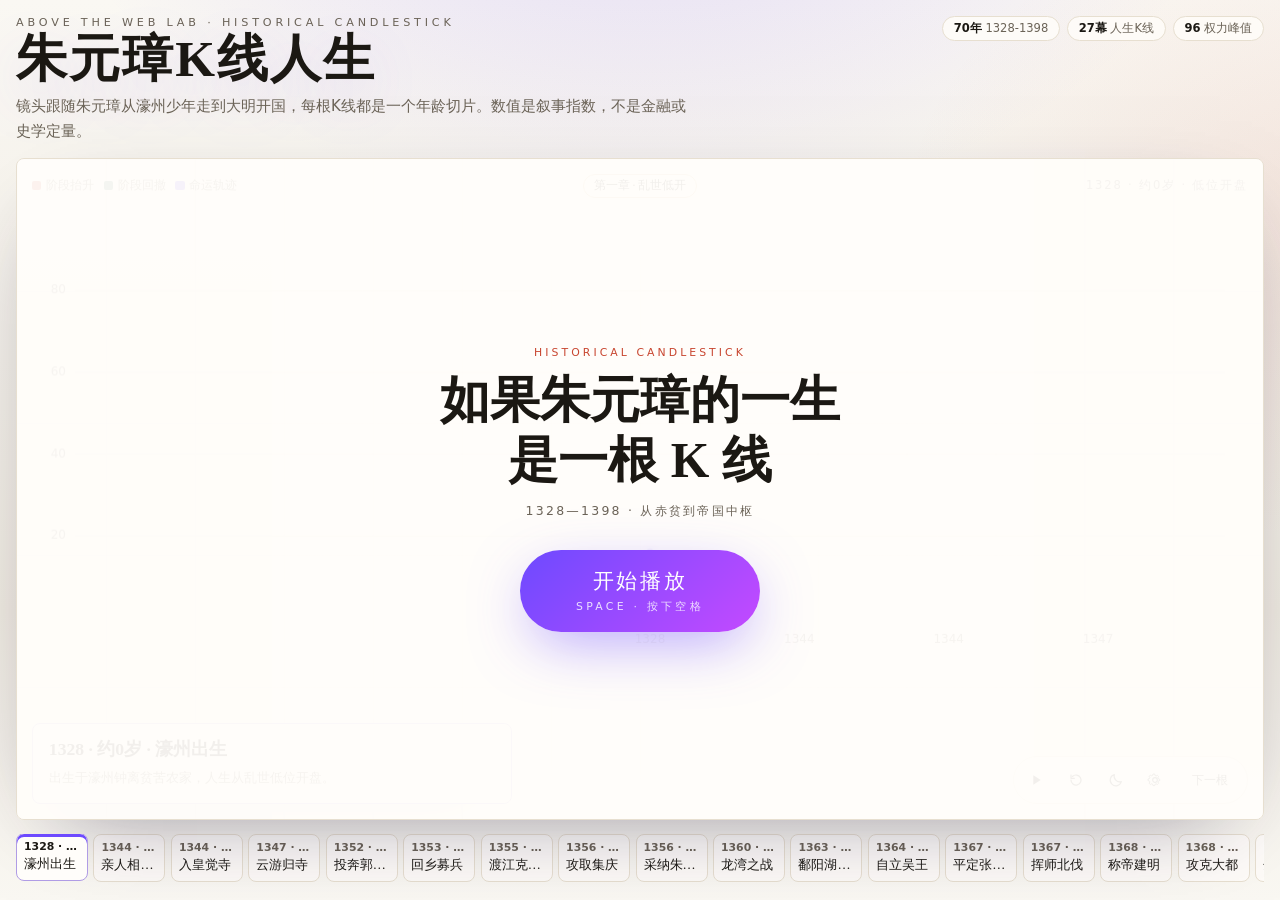
==== commit 900b2dee: "朱元璋K线:节奏交互层四项升级,目标增加画面张力 1. 暗色调切换:新增第四套配色「暗夜盘」(深底+霓虹红绿K线+亮紫轨迹),    控制条加月亮快捷键一键明暗互切(记住上次亮色方案);网格线/弹窗 " ====
--- a/apps/zhuyuanzhang-kline/index.html
+++ b/apps/zhuyuanzhang-kline/index.html
@@ -20,6 +20,7 @@
       --jade: #3f7f68;
       --gold: #b9852d;
       --shadow: 30, 24, 60;
+      --grid-line: 27, 24, 19;
       --glow-1: 109, 74, 255;
       --glow-2: 200, 70, 48;
       --serif: "Songti SC", "Noto Serif SC", Georgia, "Times New Roman", serif;
@@ -124,8 +125,8 @@
       border-radius: 8px;
       overflow: hidden;
       background:
-        linear-gradient(rgba(27, 24, 19, .035) 1px, transparent 1px),
-        linear-gradient(90deg, rgba(27, 24, 19, .035) 1px, transparent 1px),
+        linear-gradient(rgba(var(--grid-line), .05) 1px, transparent 1px),
+        linear-gradient(90deg, rgba(var(--grid-line), .05) 1px, transparent 1px),
         color-mix(in srgb, var(--paper-2) 88%, transparent);
       background-size: 100% 20%, 7.14% 100%, auto;
       box-shadow: 0 28px 90px -44px rgba(var(--shadow), .55);
@@ -228,10 +229,119 @@
       font-weight: 600;
     }
 
-    .opening span:last-child {
+    .opening-sub {
       color: var(--ink-soft);
       font-size: .78rem;
       letter-spacing: .18em;
+    }
+
+    .start-btn {
+      margin-top: 1.15rem;
+      display: grid;
+      justify-items: center;
+      gap: .3rem;
+      min-width: 15rem;
+      border: 0;
+      border-radius: 999px;
+      padding: 1.02rem 2.9rem 1.12rem;
+      background: linear-gradient(135deg, var(--accent), var(--accent-2));
+      color: #fff;
+      font-family: var(--serif);
+      font-size: 1.34rem;
+      letter-spacing: .12em;
+      cursor: pointer;
+      box-shadow: 0 18px 60px -12px rgba(var(--glow-1), .55);
+      animation: startPulse 2.1s cubic-bezier(.45, 0, .55, 1) infinite;
+      transition: transform .18s ease, box-shadow .18s ease;
+    }
+
+    .start-btn:hover,
+    .start-btn:focus-visible {
+      transform: scale(1.045);
+      box-shadow: 0 22px 72px -10px rgba(var(--glow-1), .68);
+    }
+
+    .start-btn em {
+      font-family: var(--sans);
+      font-style: normal;
+      font-size: .68rem;
+      letter-spacing: .3em;
+      opacity: .82;
+    }
+
+    @keyframes startPulse {
+      0%, 100% { box-shadow: 0 18px 60px -12px rgba(var(--glow-1), .55); transform: scale(1); }
+      50% { box-shadow: 0 20px 78px -8px rgba(var(--glow-1), .8); transform: scale(1.018); }
+    }
+
+    .review-popover {
+      position: absolute;
+      left: 50%;
+      top: 45%;
+      z-index: 3;
+      width: min(26rem, calc(100% - 2rem));
+      padding: .86rem 1rem .92rem;
+      border: 1px solid color-mix(in srgb, var(--gold) 56%, var(--line));
+      border-radius: 8px;
+      background: color-mix(in srgb, var(--paper-2) 94%, transparent);
+      box-shadow: 0 24px 70px -34px rgba(var(--shadow), .62);
+      backdrop-filter: blur(12px);
+      opacity: 0;
+      visibility: hidden;
+      pointer-events: none;
+      transform: translate(-50%, -40%) scale(.96);
+      transition:
+        opacity .28s cubic-bezier(.22, 1, .36, 1),
+        transform .34s cubic-bezier(.22, 1, .36, 1),
+        visibility .28s;
+    }
+
+    .review-popover.is-visible {
+      opacity: 1;
+      visibility: visible;
+      transform: translate(-50%, -50%) scale(1);
+    }
+
+    .review-kicker {
+      display: block;
+      margin-bottom: .3rem;
+      color: var(--cinnabar);
+      font-size: .66rem;
+      letter-spacing: .18em;
+    }
+
+    .review-popover strong {
+      display: block;
+      font-family: var(--serif);
+      font-size: 1.16rem;
+      line-height: 1.4;
+    }
+
+    .review-popover p {
+      margin: .32rem 0 0;
+      color: var(--ink-soft);
+      font-size: .82rem;
+      line-height: 1.58;
+    }
+
+    .resume-hint {
+      display: none;
+      margin-top: .55rem;
+      padding-top: .5rem;
+      border-top: 1px dashed color-mix(in srgb, var(--gold) 45%, var(--line));
+      color: var(--accent);
+      font-size: .72rem;
+      letter-spacing: .22em;
+    }
+
+    .review-popover.is-waiting .resume-hint {
+      display: block;
+      animation: hintBlink 1.6s ease-in-out infinite;
+    }
+
+    @keyframes hintBlink {
+      0%, 100% { opacity: 1; }
+      50% { opacity: .45; }
     }
 
     .event-card {
@@ -261,12 +371,6 @@
       font-size: .84rem;
       line-height: 1.65;
     }
-
-    .event-card.is-review {
-      border-color: color-mix(in srgb, var(--gold) 55%, var(--line));
-    }
-
-    .event-card.is-review strong { color: var(--cinnabar); }
 
     .controls {
       position: absolute;
@@ -346,7 +450,7 @@
     }
 
     .settings-dialog::backdrop {
-      background: rgba(27, 24, 19, .28);
+      background: rgba(var(--shadow), .38);
       backdrop-filter: blur(5px);
     }
 
@@ -399,8 +503,12 @@
 
     .palette-options {
       display: grid;
-      grid-template-columns: repeat(3, minmax(0, 1fr));
+      grid-template-columns: repeat(4, minmax(0, 1fr));
       gap: .45rem;
+    }
+
+    @media (max-width: 640px) {
+      .palette-options { grid-template-columns: repeat(2, minmax(0, 1fr)); }
     }
 
     .palette-btn {
@@ -435,6 +543,10 @@
     .palette-btn[data-palette="ink"] .swatches i:nth-child(1) { background: #315f63; }
     .palette-btn[data-palette="ink"] .swatches i:nth-child(2) { background: #b84b3b; }
     .palette-btn[data-palette="ink"] .swatches i:nth-child(3) { background: #b38a42; }
+    .palette-btn[data-palette="night"] { background: #151827; color: #f0ead9; border-color: #2b2e3e; }
+    .palette-btn[data-palette="night"] .swatches i:nth-child(1) { background: #9d7bff; }
+    .palette-btn[data-palette="night"] .swatches i:nth-child(2) { background: #ff6b4a; }
+    .palette-btn[data-palette="night"] .swatches i:nth-child(3) { background: #3fd08f; }
 
     .timeline {
       max-width: 92rem;
@@ -451,11 +563,11 @@
     .timeline::-webkit-scrollbar { display: none; }
 
     .event-button {
-      flex: 0 0 clamp(5.4rem, 6.6vw, 7rem);
+      flex: 0 0 clamp(4.5rem, 5.2vw, 5.9rem);
       min-width: 0;
       border: 1px solid var(--line);
       border-radius: 8px;
-      padding: .45rem .46rem;
+      padding: .42rem .44rem;
       background: color-mix(in srgb, var(--paper-2) 82%, transparent);
       cursor: pointer;
       color: var(--ink-soft);
@@ -535,7 +647,7 @@
       }
 
       .event-button {
-        flex: 0 0 8.2rem;
+        flex: 0 0 7rem;
         scroll-snap-align: start;
       }
     }
@@ -551,6 +663,9 @@
       .kicker { font-size: .62rem; letter-spacing: .24em; }
       h1 { font-size: 1.9rem; }
       .opening strong { font-size: 1.82rem; }
+      .review-popover { top: 42%; }
+      .review-popover strong { font-size: 1.04rem; }
+      .review-popover p { font-size: .76rem; line-height: 1.5; }
       .subtitle { display: none; }
       .meta { grid-template-columns: repeat(3, max-content); }
       .badge { font-size: .66rem; padding: .18rem .52rem; }
@@ -601,7 +716,7 @@
       }
 
       .event-button {
-        flex-basis: 6.8rem;
+        flex-basis: 5.9rem;
         padding: .38rem .42rem;
       }
 
@@ -631,7 +746,10 @@
     @media (prefers-reduced-motion: reduce) {
       .icon-btn,
       .text-btn,
-      .event-button { transition: none; }
+      .event-button,
+      .review-popover { transition: none; }
+      .start-btn { animation: none; }
+      .review-popover.is-waiting .resume-hint { animation: none; }
     }
   </style>
 </head>
@@ -655,8 +773,15 @@
       <div class="opening" id="opening" aria-hidden="true">
         <span class="opening-mark">HISTORICAL CANDLESTICK</span>
         <strong>如果朱元璋的一生<br />是一根 K 线</strong>
-        <span>1328—1398 · 从赤贫到帝国中枢</span>
+        <span class="opening-sub">1328—1398 · 从赤贫到帝国中枢</span>
+        <button class="start-btn" id="startBtn" type="button">开始播放<em>SPACE · 按下空格</em></button>
       </div>
+      <aside class="review-popover" id="reviewPopover" role="status" aria-live="polite">
+        <span class="review-kicker" id="reviewKicker">阶段回望</span>
+        <strong id="reviewTitle">第一章 · 乱世低开</strong>
+        <p id="reviewSummary">灾荒夺走家庭，寺院与云游让一个赤贫少年看见真实天下。</p>
+        <span class="resume-hint" id="resumeHint">␣ 按空格 · 继续下一章</span>
+      </aside>
       <canvas id="chart" aria-label="红色上行、绿色回撤、紫色均线和金色冲击量组成的朱元璋一生K线图"></canvas>
       <div class="chart-caption">
         <div class="legend" aria-label="图例">
@@ -677,6 +802,9 @@
         </button>
         <button class="icon-btn" id="resetBtn" aria-label="重播">
           <svg class="icon" viewBox="0 0 24 24" fill="none" aria-hidden="true"><path d="M4.5 12a7.5 7.5 0 1 0 2.2-5.3M4.5 4.5v5h5" stroke="currentColor" stroke-width="1.8" stroke-linecap="round" stroke-linejoin="round"/></svg>
+        </button>
+        <button class="icon-btn" id="darkBtn" aria-label="切换暗色调" aria-pressed="false">
+          <svg class="icon" viewBox="0 0 24 24" fill="none" aria-hidden="true"><path d="M20 14.5A8.5 8.5 0 0 1 9.5 4a8.5 8.5 0 1 0 10.5 10.5Z" stroke="currentColor" stroke-width="1.7" stroke-linejoin="round"/></svg>
         </button>
         <button class="icon-btn" id="settingsBtn" aria-label="调整播放与外观" aria-haspopup="dialog" aria-expanded="false">
           <svg class="icon" viewBox="0 0 24 24" fill="none" aria-hidden="true"><path d="M12 8.5a3.5 3.5 0 1 0 0 7 3.5 3.5 0 0 0 0-7Z" stroke="currentColor" stroke-width="1.7"/><path d="M19 13.2v-2.4l-2.1-.7a7 7 0 0 0-.6-1.4l1-2-1.7-1.7-2 1a7 7 0 0 0-1.4-.6L11.5 3h-2.4l-.7 2.1a7 7 0 0 0-1.4.6l-2-1-1.7 1.7 1 2a7 7 0 0 0-.6 1.4l-2.1.7v2.4l2.1.7a7 7 0 0 0 .6 1.4l-1 2 1.7 1.7 2-1a7 7 0 0 0 1.4.6l.7 2.1h2.4l.7-2.1a7 7 0 0 0 1.4-.6l2 1 1.7-1.7-1-2a7 7 0 0 0 .6-1.4l2.1-.7Z" stroke="currentColor" stroke-width="1.5" stroke-linejoin="round"/></svg>
@@ -725,6 +853,7 @@
             <button class="palette-btn" type="button" data-palette="above" aria-pressed="true"><span class="swatches"><i></i><i></i><i></i></span>暮山紫</button>
             <button class="palette-btn" type="button" data-palette="palace" aria-pressed="false"><span class="swatches"><i></i><i></i><i></i></span>宫墙朱</button>
             <button class="palette-btn" type="button" data-palette="ink" aria-pressed="false"><span class="swatches"><i></i><i></i><i></i></span>山水墨</button>
+            <button class="palette-btn" type="button" data-palette="night" aria-pressed="false"><span class="swatches"><i></i><i></i><i></i></span>暗夜盘</button>
           </div>
         </div>
       </div>
@@ -772,6 +901,10 @@
     const ctx = canvas.getContext('2d');
     const stage = document.querySelector('.stage');
     const opening = document.getElementById('opening');
+    const reviewPopover = document.getElementById('reviewPopover');
+    const reviewKicker = document.getElementById('reviewKicker');
+    const reviewTitle = document.getElementById('reviewTitle');
+    const reviewSummary = document.getElementById('reviewSummary');
     const timeline = document.getElementById('timeline');
     const eventCard = document.getElementById('eventCard');
     const chapterLabel = document.getElementById('chapterLabel');
@@ -780,6 +913,9 @@
     const resetBtn = document.getElementById('resetBtn');
     const nextBtn = document.getElementById('nextBtn');
     const settingsBtn = document.getElementById('settingsBtn');
+    const darkBtn = document.getElementById('darkBtn');
+    const startBtn = document.getElementById('startBtn');
+    const resumeHint = document.getElementById('resumeHint');
     const settingsDialog = document.getElementById('settingsDialog');
     const closeSettingsBtn = document.getElementById('closeSettingsBtn');
     const resetSettingsBtn = document.getElementById('resetSettingsBtn');
@@ -800,25 +936,35 @@
         '--paper': '#faf8f3', '--paper-2': '#fffdfa', '--paper-3': '#f1ece2', '--ink': '#1b1813',
         '--ink-soft': '#6b6357', '--line': '#e7dfd0', '--accent': '#6d4aff', '--accent-2': '#c44aff',
         '--accent-soft': '#efeaff', '--cinnabar': '#c84630', '--jade': '#3f7f68', '--gold': '#b9852d',
-        '--shadow': '30, 24, 60', '--glow-1': '109, 74, 255', '--glow-2': '200, 70, 48'
+        '--shadow': '30, 24, 60', '--grid-line': '27, 24, 19', '--glow-1': '109, 74, 255', '--glow-2': '200, 70, 48'
       },
       palace: {
         '--paper': '#fbf7ef', '--paper-2': '#fffaf2', '--paper-3': '#eee4d4', '--ink': '#211712',
         '--ink-soft': '#756258', '--line': '#e5d8c5', '--accent': '#a43d2f', '--accent-2': '#bd842f',
         '--accent-soft': '#f4e2da', '--cinnabar': '#b84230', '--jade': '#4d725c', '--gold': '#bd842f',
-        '--shadow': '52, 31, 24', '--glow-1': '164, 61, 47', '--glow-2': '189, 132, 47'
+        '--shadow': '52, 31, 24', '--grid-line': '33, 23, 18', '--glow-1': '164, 61, 47', '--glow-2': '189, 132, 47'
       },
       ink: {
         '--paper': '#f3f6f3', '--paper-2': '#fbfdfb', '--paper-3': '#e5ebe6', '--ink': '#15201e',
         '--ink-soft': '#596b67', '--line': '#d5dfda', '--accent': '#315f63', '--accent-2': '#b38a42',
         '--accent-soft': '#dfeceb', '--cinnabar': '#b84b3b', '--jade': '#3d7367', '--gold': '#b38a42',
-        '--shadow': '20, 41, 39', '--glow-1': '49, 95, 99', '--glow-2': '179, 138, 66'
+        '--shadow': '20, 41, 39', '--grid-line': '21, 32, 30', '--glow-1': '49, 95, 99', '--glow-2': '179, 138, 66'
+      },
+      night: {
+        '--paper': '#0d0f16', '--paper-2': '#151827', '--paper-3': '#090b11', '--ink': '#f0ead9',
+        '--ink-soft': '#9e97a8', '--line': '#2b2e3e', '--accent': '#9d7bff', '--accent-2': '#d76bff',
+        '--accent-soft': '#2a2344', '--cinnabar': '#ff6b4a', '--jade': '#3fd08f', '--gold': '#e3aa4f',
+        '--shadow': '0, 0, 0', '--grid-line': '240, 234, 217', '--glow-1': '157, 123, 255', '--glow-2': '255, 107, 74'
       }
     };
 
     let active = 0;
     let progress = 0;
-    let playing = !reducedMotion;
+    let playing = false;
+    let hasStarted = false;
+    let resumeGate = null;
+    let awaitingSpace = false;
+    let lastLightPalette = 'above';
     let lastTime = 0;
     let dpr = 1;
     let frameId = 0;
@@ -864,6 +1010,7 @@
     })();
     const FINAL_REVIEW_START = playbackSchedule[LAST_INDEX].holdEnd;
     const END_TIME = FINAL_REVIEW_START + FINAL_REVIEW_DURATION;
+    const chapterGates = playbackSchedule.filter((segment) => segment.isChapterEnd).map((segment) => segment.reviewEnd);
 
     const movingAverages = candles.map((_, index) => {
       const start = Math.max(0, index - 2);
@@ -897,11 +1044,13 @@
       if ('glow' in next) settings.glow = Boolean(next.glow);
       if ('sound' in next) settings.sound = Boolean(next.sound);
       if (next.palette && palettes[next.palette]) settings.palette = next.palette;
+      if (settings.palette !== 'night') lastLightPalette = settings.palette;
 
       Object.entries(palettes[settings.palette]).forEach(([name, value]) => {
         document.documentElement.style.setProperty(name, value);
       });
       document.body.classList.toggle('is-plain', !settings.background);
+      darkBtn.setAttribute('aria-pressed', String(settings.palette === 'night'));
 
       speedInput.value = String(settings.speed);
       speedValue.textContent = `${settings.speed.toFixed(1)}×`;
@@ -937,9 +1086,9 @@
     }
 
     function closeSpanForWidth(width = canvas.clientWidth) {
-      const baseSpan = width < 520 ? 3.2 : width < 900 ? 4.6 : 6.4;
-      const closeUp = width < 520 ? .7 : width < 900 ? 1.05 : 1.45;
-      return Math.max(2.2, baseSpan - closeUp * settings.zoom);
+      const baseSpan = width < 520 ? 4.6 : width < 900 ? 7.4 : 10.6;
+      const closeUp = width < 520 ? 1.15 : width < 900 ? 2 : 2.9;
+      return Math.max(2.6, baseSpan - closeUp * settings.zoom);
     }
 
     function xOf(i, plot, viewSpan) {
@@ -1062,7 +1211,7 @@
       candles.forEach((item, i) => {
         const x = xOf(i, plot, viewSpan);
         if (x < plot.x - 20 || x > plot.x + plot.w + 20) return;
-        if (viewSpan > 9) {
+        if (viewSpan > 13) {
           const overviewLabels = phone ? [0, 4, 9, 14, 20, 26] : [0, 3, 4, 8, 9, 15, 16, 23, 24, 26];
           if (!overviewLabels.includes(i)) return;
         }
@@ -1212,7 +1361,9 @@
 
     function setActive(index, { redraw = true, announce = true, reveal = true } = {}) {
       active = Math.max(0, Math.min(candles.length - 1, index));
+      hideReview();
       if (reveal) {
+        hasStarted = true;
         playbackTime = nodeArrival(active) + NODE_REVEAL_DURATION;
         progress = active;
         camera = active;
@@ -1221,7 +1372,6 @@
       }
       const item = candles[active];
       const chapter = chapterForIndex(active);
-      eventCard.classList.remove('is-review');
       chapterLabel.textContent = chapter.label;
       narrativeKey = 'node-' + active;
       if (announce) playNodeSound(active);
@@ -1245,18 +1395,28 @@
       if (redraw) draw();
     }
 
+    function hideReview() {
+      reviewPopover.classList.remove('is-visible');
+      reviewPopover.classList.remove('is-waiting');
+      awaitingSpace = false;
+    }
+
     function showReview(motion) {
       const isFinal = motion.mode === 'final-review';
       const key = isFinal ? 'review-final' : 'review-' + motion.chapter.end;
       if (narrativeKey === key) return;
       narrativeKey = key;
-      eventCard.classList.add('is-review');
+      reviewPopover.classList.add('is-visible');
       if (isFinal) {
-        eventCard.innerHTML = '<strong>七十年，一生收盘</strong><span>从赤贫流民到开国皇帝，这条陡峭曲线既建立了统一秩序，也留下高度集权与继承危机的余震。</span>';
+        reviewKicker.textContent = '全局回望';
+        reviewTitle.textContent = '七十年，一生收盘';
+        reviewSummary.textContent = '从赤贫到帝国中枢：建立统一秩序，也留下集权与继承危机的余震。';
         chapterLabel.textContent = '全局回望 · 1328—1398';
         phaseLabel.textContent = '从赤贫到帝国中枢';
       } else {
-        eventCard.innerHTML = '<strong>' + motion.chapter.label + ' · 阶段回望</strong><span>' + motion.chapter.summary + '</span>';
+        reviewKicker.textContent = '阶段回望';
+        reviewTitle.textContent = motion.chapter.label;
+        reviewSummary.textContent = motion.chapter.summary;
         chapterLabel.textContent = motion.chapter.label + ' · 回望';
         phaseLabel.textContent = '阶段曲线重新入场';
       }
@@ -1295,16 +1455,32 @@
       const delta = Math.min(.05, (now - lastTime) / 1000);
       lastTime = now;
       if (playing) {
+        const prevTime = playbackTime;
         playbackTime += delta * settings.speed;
+        for (const gate of chapterGates) {
+          if (prevTime < gate && playbackTime >= gate && resumeGate !== gate) {
+            playbackTime = gate - .001;
+            resumeGate = gate;
+            awaitingSpace = true;
+            playing = false;
+            resumeHint.textContent = '␣ 按空格 · 继续下一章';
+            reviewPopover.classList.add('is-waiting');
+            updatePlayIcon();
+            break;
+          }
+        }
         const motion = motionAt(playbackTime);
         progress = motion.progress;
-        opening.classList.toggle('is-hidden', motion.mode !== 'opening');
         camera += (motion.targetCamera - camera) * (1 - Math.exp(-delta * 8));
         cameraSpan += (motion.targetSpan - cameraSpan) * (1 - Math.exp(-delta * 6));
         if (motion.mode === 'chapter-review' || motion.mode === 'final-review') {
           showReview(motion);
-        } else if (motion.mode === 'node' && narrativeKey !== 'node-' + motion.active) {
-          setActive(motion.active, { redraw: false, reveal: false });
+          if (awaitingSpace) reviewPopover.classList.add('is-waiting');
+        } else {
+          hideReview();
+          if (motion.mode === 'node' && narrativeKey !== 'node-' + motion.active) {
+            setActive(motion.active, { redraw: false, reveal: false });
+          }
         }
         if (playbackTime >= END_TIME) {
           playing = false;
@@ -1313,6 +1489,8 @@
           camera = LAST_INDEX / 2;
           cameraSpan = LAST_INDEX + 2.4;
           showReview(motionAt(END_TIME));
+          resumeHint.textContent = '␣ 按空格 · 重播一生';
+          reviewPopover.classList.add('is-waiting');
           updatePlayIcon();
         }
         draw();
@@ -1320,34 +1498,72 @@
       if (playing) scheduleFrame();
     }
 
-    playBtn.addEventListener('click', () => {
-      playing = !playing;
-      if (playing && playbackTime >= END_TIME) {
-        active = 0;
-        progress = 0;
-        playbackTime = 0;
-        camera = 0;
-        cameraSpan = closeSpanForWidth();
-        opening.classList.remove('is-hidden');
-        setActive(0, { announce: false, reveal: false });
-      }
+    function beginFromOpening() {
+      hasStarted = true;
+      opening.classList.add('is-hidden');
+      playbackTime = OPENING_DURATION;
+      playing = true;
       lastTime = 0;
       updatePlayIcon();
-      if (playing) scheduleFrame();
-    });
-
-    resetBtn.addEventListener('click', () => {
+      scheduleFrame();
+    }
+
+    function restartPlayback() {
       active = 0;
       progress = 0;
-      playbackTime = 0;
       camera = 0;
       cameraSpan = closeSpanForWidth();
-      opening.classList.remove('is-hidden');
+      resumeGate = null;
+      hideReview();
+      setActive(0, { announce: false, reveal: false });
+      hasStarted = true;
+      playbackTime = OPENING_DURATION;
+      opening.classList.add('is-hidden');
       playing = true;
       lastTime = 0;
-      setActive(0, { announce: false, reveal: false });
       updatePlayIcon();
       scheduleFrame();
+    }
+
+    function togglePlayback() {
+      if (!hasStarted) {
+        beginFromOpening();
+        return;
+      }
+      if (playing) {
+        playing = false;
+        updatePlayIcon();
+        return;
+      }
+      if (awaitingSpace && resumeGate !== null) {
+        awaitingSpace = false;
+        reviewPopover.classList.remove('is-waiting');
+        playbackTime = resumeGate + .001;
+      } else if (playbackTime >= END_TIME) {
+        restartPlayback();
+        return;
+      }
+      playing = true;
+      lastTime = 0;
+      updatePlayIcon();
+      scheduleFrame();
+    }
+
+    playBtn.addEventListener('click', togglePlayback);
+    startBtn.addEventListener('click', beginFromOpening);
+    resetBtn.addEventListener('click', restartPlayback);
+
+    darkBtn.addEventListener('click', () => {
+      applySettings({ palette: settings.palette === 'night' ? lastLightPalette : 'night' });
+    });
+
+    document.addEventListener('keydown', (event) => {
+      if (event.code !== 'Space') return;
+      if (settingsDialog.open) return;
+      const tag = event.target instanceof Element ? event.target.tagName : '';
+      if (tag === 'INPUT' || tag === 'TEXTAREA' || tag === 'SELECT') return;
+      event.preventDefault();
+      togglePlayback();
     });
 
     nextBtn.addEventListener('click', () => {
@@ -1401,6 +1617,7 @@
     if (reducedMotion) {
       playbackTime = OPENING_DURATION;
       opening.classList.add('is-hidden');
+      hasStarted = true;
     } else {
       narrativeKey = 'opening';
     }
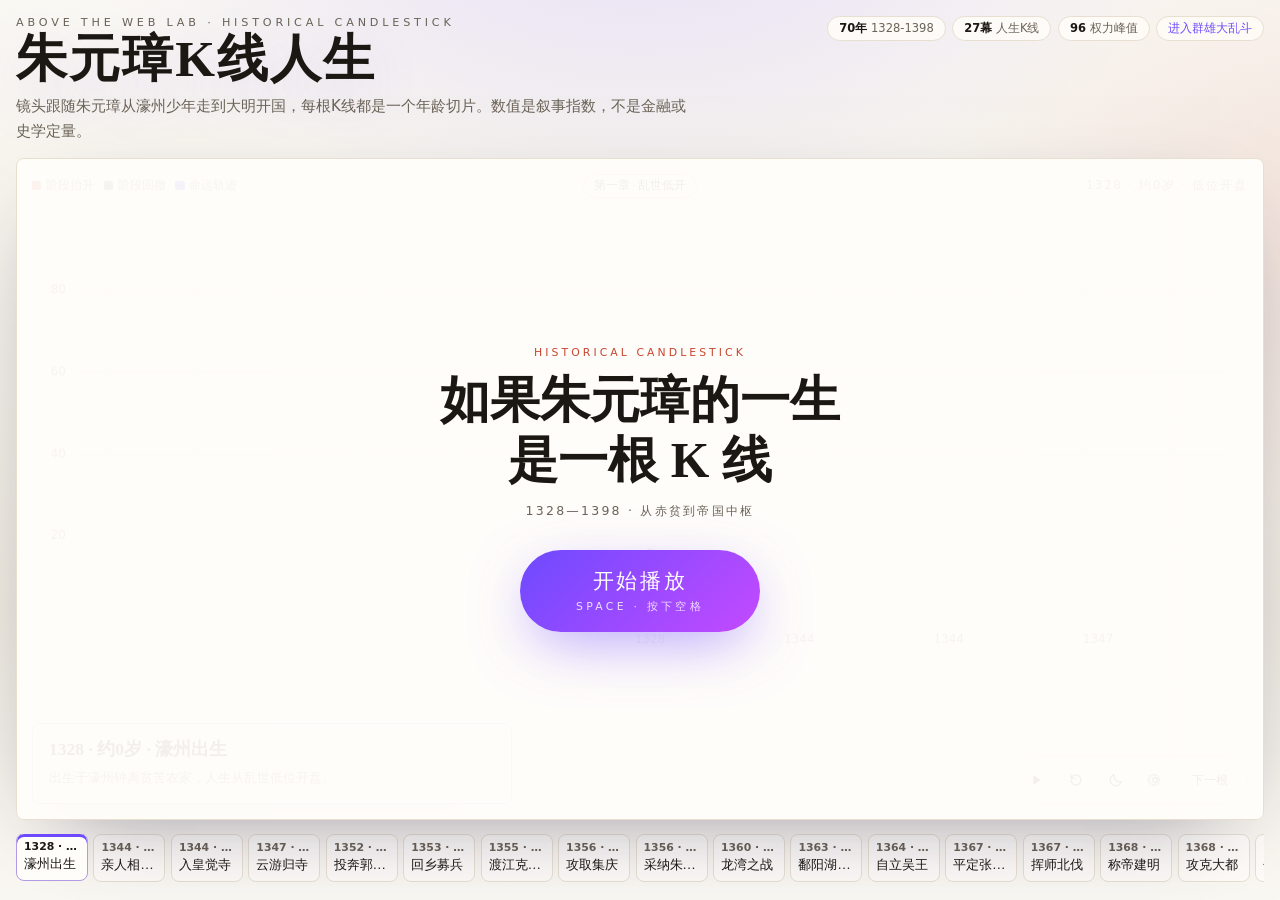
==== commit 8499afc6: "feat: 朱元璋K线index.html更新 + 新增 historical-kline-battle" ====
--- a/apps/zhuyuanzhang-kline/index.html
+++ b/apps/zhuyuanzhang-kline/index.html
@@ -97,7 +97,7 @@
 
     .meta {
       display: grid;
-      grid-template-columns: repeat(3, auto);
+      grid-template-columns: repeat(4, auto);
       gap: .42rem;
       justify-content: end;
     }
@@ -114,6 +114,17 @@
     }
 
     .badge strong { color: var(--ink); font-weight: 600; }
+
+    .arena-link {
+      color: var(--accent);
+      text-decoration: none;
+      transition: border-color .2s ease, background .2s ease;
+    }
+
+    .arena-link:hover {
+      border-color: color-mix(in srgb, var(--accent) 48%, var(--line));
+      background: var(--accent-soft);
+    }
 
     .stage {
       position: relative;
@@ -334,6 +345,11 @@
       letter-spacing: .22em;
     }
 
+    .review-popover.is-waiting {
+      pointer-events: auto;
+      cursor: pointer;
+    }
+
     .review-popover.is-waiting .resume-hint {
       display: block;
       animation: hintBlink 1.6s ease-in-out infinite;
@@ -556,7 +572,6 @@
       gap: .34rem;
       overflow-x: auto;
       padding-bottom: .14rem;
-      scroll-snap-type: x proximity;
       scrollbar-width: none;
     }
 
@@ -572,7 +587,7 @@
       cursor: pointer;
       color: var(--ink-soft);
       text-align: left;
-      transition: border-color .15s ease, background .15s ease, color .15s ease, transform .15s ease;
+      transition: border-color .22s ease, background .22s ease, color .22s ease, transform .22s ease, box-shadow .22s ease;
     }
 
     .event-button:hover,
@@ -637,7 +652,7 @@
 
       .meta {
         justify-content: start;
-        grid-template-columns: repeat(3, max-content);
+        grid-template-columns: repeat(4, max-content);
         overflow-x: auto;
         padding-bottom: .05rem;
       }
@@ -668,6 +683,7 @@
       .review-popover p { font-size: .76rem; line-height: 1.5; }
       .subtitle { display: none; }
       .meta { grid-template-columns: repeat(3, max-content); }
+      .meta .badge:nth-child(3) { display: none; }
       .badge { font-size: .66rem; padding: .18rem .52rem; }
 
       .chart-caption {
@@ -697,6 +713,7 @@
         font-size: .76rem;
         line-height: 1.5;
         display: -webkit-box;
+        line-clamp: 2;
         -webkit-line-clamp: 2;
         -webkit-box-orient: vertical;
         overflow: hidden;
@@ -726,6 +743,7 @@
     @media (max-width: 390px) {
       .subtitle {
         display: -webkit-box;
+        line-clamp: 2;
         -webkit-line-clamp: 2;
         -webkit-box-orient: vertical;
         overflow: hidden;
@@ -738,7 +756,10 @@
 
       .legend span:nth-child(2) { display: none; }
       .event-card { bottom: 3.55rem; }
-      .event-card span { -webkit-line-clamp: 1; }
+      .event-card span {
+        line-clamp: 1;
+        -webkit-line-clamp: 1;
+      }
       .icon-btn { width: 1.88rem; height: 1.88rem; }
       canvas { height: calc(100% - 8rem); }
     }
@@ -765,6 +786,7 @@
         <span class="badge"><strong>70年</strong> 1328-1398</span>
         <span class="badge"><strong>27幕</strong> 人生K线</span>
         <span class="badge"><strong>96</strong> 权力峰值</span>
+        <a class="badge arena-link" href="../historical-kline-battle/">进入群雄大乱斗</a>
       </div>
     </header>
 
@@ -823,8 +845,8 @@
       <div class="settings-body">
         <div class="setting-row">
           <label for="speedInput">播放速度</label>
-          <output class="setting-value" id="speedValue" for="speedInput">1.0×</output>
-          <input id="speedInput" type="range" min="0.5" max="2" step="0.1" value="1" />
+          <output class="setting-value" id="speedValue" for="speedInput">1.3×</output>
+          <input id="speedInput" type="range" min="0.5" max="2" step="0.1" value="1.3" />
         </div>
         <div class="setting-row">
           <label for="zoomInput">镜头特写</label>
@@ -928,8 +950,11 @@
     const glowInput = document.getElementById('glowInput');
     const soundInput = document.getElementById('soundInput');
     const reducedMotion = matchMedia('(prefers-reduced-motion: reduce)').matches;
-
-    const defaultSettings = Object.freeze({ speed: 1, zoom: 1, background: true, band: false, glow: true, sound: false, palette: 'above' });
+    const coarsePointer = matchMedia('(pointer: coarse)').matches;
+    const CONTINUE_HINT = coarsePointer ? '轻点 · 继续下一章' : '␣ 按空格 · 继续下一章';
+    const REPLAY_HINT = coarsePointer ? '轻点 · 重播一生' : '␣ 按空格 · 重播一生';
+
+    const defaultSettings = Object.freeze({ speed: 1.3, zoom: 1, background: true, band: false, glow: true, sound: false, palette: 'above' });
     const settings = { ...defaultSettings };
     const palettes = {
       above: {
@@ -1082,6 +1107,7 @@
       ctx.setTransform(dpr, 0, 0, dpr, 0, 0);
       if (!cameraSpan || !Number.isFinite(cameraSpan)) cameraSpan = closeSpanForWidth(rect.width);
       readPalette();
+      measureTimeline();
       draw();
     }
 
@@ -1337,6 +1363,7 @@
         }
       });
       ctx.restore();
+      syncTimelineScroll(camera);
     }
 
     function playNodeSound(index) {
@@ -1388,9 +1415,6 @@
       }
       document.querySelectorAll('.event-button').forEach((btn, i) => {
         btn.classList.toggle('is-active', i === active);
-        if (i === active && announce) {
-          btn.scrollIntoView({ behavior: 'smooth', block: 'nearest', inline: 'center' });
-        }
       });
       if (redraw) draw();
     }
@@ -1436,6 +1460,23 @@
         updatePlayIcon();
         setActive(Number(button.dataset.index));
       });
+      measureTimeline();
+    }
+
+    let timelineCenters = [];
+    function measureTimeline() {
+      timelineCenters = [...timeline.querySelectorAll('.event-button')]
+        .map((btn) => btn.offsetLeft + btn.offsetWidth / 2);
+    }
+
+    function syncTimelineScroll(pos) {
+      if (!timelineCenters.length) return;
+      const last = timelineCenters.length - 1;
+      const i0 = Math.max(0, Math.min(last, Math.floor(pos)));
+      const i1 = Math.min(last, i0 + 1);
+      const f = Math.max(0, Math.min(1, pos - i0));
+      const center = timelineCenters[i0] + (timelineCenters[i1] - timelineCenters[i0]) * f;
+      timeline.scrollLeft = center - timeline.clientWidth / 2;
     }
 
     function updatePlayIcon() {
@@ -1463,7 +1504,7 @@
             resumeGate = gate;
             awaitingSpace = true;
             playing = false;
-            resumeHint.textContent = '␣ 按空格 · 继续下一章';
+            resumeHint.textContent = CONTINUE_HINT;
             reviewPopover.classList.add('is-waiting');
             updatePlayIcon();
             break;
@@ -1489,7 +1530,7 @@
           camera = LAST_INDEX / 2;
           cameraSpan = LAST_INDEX + 2.4;
           showReview(motionAt(END_TIME));
-          resumeHint.textContent = '␣ 按空格 · 重播一生';
+          resumeHint.textContent = REPLAY_HINT;
           reviewPopover.classList.add('is-waiting');
           updatePlayIcon();
         }
@@ -1553,6 +1594,16 @@
     startBtn.addEventListener('click', beginFromOpening);
     resetBtn.addEventListener('click', restartPlayback);
 
+    // 触屏无空格键：等待态直接点弹窗即可继续/重播
+    reviewPopover.addEventListener('click', () => {
+      if (reviewPopover.classList.contains('is-waiting')) togglePlayback();
+    });
+    // 触屏无空格键：点开场任意处也能开始
+    opening.addEventListener('click', (event) => {
+      if (event.target === startBtn) return;
+      if (!hasStarted) beginFromOpening();
+    });
+
     darkBtn.addEventListener('click', () => {
       applySettings({ palette: settings.palette === 'night' ? lastLightPalette : 'night' });
     });
@@ -1613,14 +1664,11 @@
     window.addEventListener('resize', resize);
     renderTimeline();
     applySettings({ ...defaultSettings });
+    const startEm = startBtn.querySelector('em');
+    if (startEm) startEm.textContent = coarsePointer ? '轻点开始' : 'SPACE · 按下空格';
+    resumeHint.textContent = CONTINUE_HINT;
     setActive(0, { redraw: false, announce: false, reveal: false });
-    if (reducedMotion) {
-      playbackTime = OPENING_DURATION;
-      opening.classList.add('is-hidden');
-      hasStarted = true;
-    } else {
-      narrativeKey = 'opening';
-    }
+    narrativeKey = 'opening';
     updatePlayIcon();
     resize();
     if (playing) scheduleFrame();
